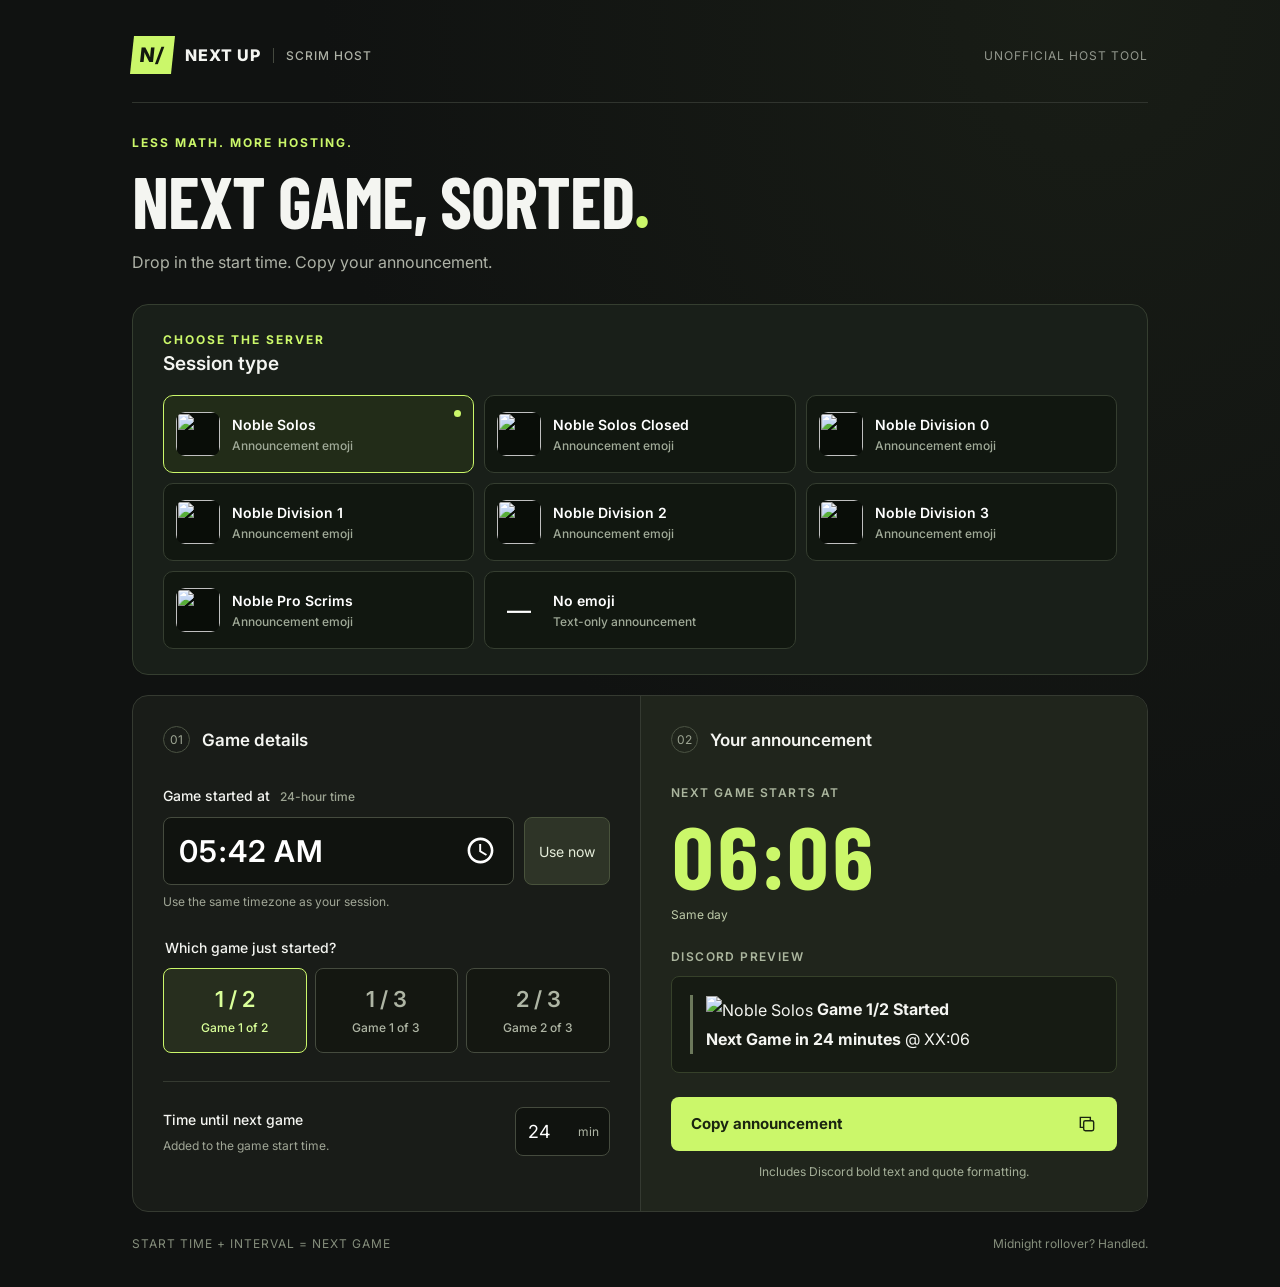
==== index.html @ 06f8c111 "Publish Next Up scrim host calculator" ====
<!doctype html>
<html lang="en">
<head><meta charset="UTF-8"><meta name="viewport" content="width=device-width, initial-scale=1"><title>Next Up · Scrim Host</title><meta name="description" content="Turn a scrim start time into a ready-to-copy next-game announcement."><link rel="stylesheet" href="style.27793122216f.css"><script src="app.26c101ba0d32.js" defer></script></head>
<body>
<main>
<header><a class="brand" href="./"><span class="mark">N/</span> NEXT UP<span class="tag">SCRIM HOST</span></a><span class="meta">UNOFFICIAL HOST TOOL</span></header>
<div class="heading"><p class="eyebrow">LESS MATH. MORE HOSTING.</p><h1>Next game, sorted<span>.</span></h1><p>Drop in the start time. Copy your announcement.</p></div>
<section class="server-section"><fieldset><legend><span class="eyebrow">CHOOSE THE SERVER</span><span class="server-title">Session type</span></legend><div class="server-grid"><label class="server-card"><input type="radio" name="server" value="solos" checked><span class="server-body"><img src="https://cdn.discordapp.com/emojis/1219808434652708984.png?size=64" alt="" width="44" height="44"><span><b>Noble Solos</b><small>Announcement emoji</small></span><span class="selected-dot" aria-hidden="true"></span></span></label><label class="server-card"><input type="radio" name="server" value="solos_closed"><span class="server-body"><img src="https://cdn.discordapp.com/emojis/1403796828239040534.png?size=64" alt="" width="44" height="44"><span><b>Noble Solos Closed</b><small>Announcement emoji</small></span><span class="selected-dot" aria-hidden="true"></span></span></label><label class="server-card"><input type="radio" name="server" value="div0"><span class="server-body"><img src="https://cdn.discordapp.com/emojis/1283115473822683218.png?size=64" alt="" width="44" height="44"><span><b>Noble Division 0</b><small>Announcement emoji</small></span><span class="selected-dot" aria-hidden="true"></span></span></label><label class="server-card"><input type="radio" name="server" value="div1"><span class="server-body"><img src="https://cdn.discordapp.com/emojis/1283025280553717883.png?size=64" alt="" width="44" height="44"><span><b>Noble Division 1</b><small>Announcement emoji</small></span><span class="selected-dot" aria-hidden="true"></span></span></label><label class="server-card"><input type="radio" name="server" value="div2"><span class="server-body"><img src="https://cdn.discordapp.com/emojis/1540429559076225094.png?size=64" alt="" width="44" height="44"><span><b>Noble Division 2</b><small>Announcement emoji</small></span><span class="selected-dot" aria-hidden="true"></span></span></label><label class="server-card"><input type="radio" name="server" value="div3"><span class="server-body"><img src="https://cdn.discordapp.com/emojis/936738590753456199.png?size=64" alt="" width="44" height="44"><span><b>Noble Division 3</b><small>Announcement emoji</small></span><span class="selected-dot" aria-hidden="true"></span></span></label><label class="server-card"><input type="radio" name="server" value="pro"><span class="server-body"><img src="https://cdn.discordapp.com/emojis/1503892383371235379.png?size=64" alt="" width="44" height="44"><span><b>Noble Pro Scrims</b><small>Announcement emoji</small></span><span class="selected-dot" aria-hidden="true"></span></span></label><label class="server-card"><input type="radio" name="server" value="none"><span class="server-body"><span style="width:44px;height:44px;display:grid;place-items:center;font-size:24px;flex-shrink:0" aria-hidden="true">—</span><span><b>No emoji</b><small>Text-only announcement</small></span><span class="selected-dot" aria-hidden="true"></span></span></label></div></fieldset></section>
<div class="workspace">
<section class="settings" aria-labelledby="setup-title"><div class="section-head"><span class="step">01</span><h2 id="setup-title">Game details</h2></div>
<label for="start">Game started at <span>24-hour time</span></label><div class="time-row"><input id="start" type="time" required aria-describedby="time-help"><button class="quiet" id="now" type="button">Use now</button></div><p id="time-help" class="help">Use the same timezone as your session.</p>
<fieldset><legend>Which game just started?</legend><div class="games"><label><input type="radio" name="game" value="1/2" checked><span><b>1 / 2</b><small>Game 1 of 2</small></span></label><label><input type="radio" name="game" value="1/3"><span><b>1 / 3</b><small>Game 1 of 3</small></span></label><label><input type="radio" name="game" value="2/3"><span><b>2 / 3</b><small>Game 2 of 3</small></span></label></div></fieldset>
<div class="interval"><div><label for="gap">Time until next game</label><p class="help">Added to the game start time.</p></div><div class="number"><input id="gap" type="number" min="1" max="180" value="24" required><span>min</span></div></div>
<p class="error" id="error" role="alert"></p>
</section>
<section class="result" aria-labelledby="result-title"><div class="section-head"><span class="step">02</span><h2 id="result-title">Your announcement</h2></div><div class="next-label">NEXT GAME STARTS AT</div><div class="next-time" id="next">00:20</div><p class="rollover" id="rollover"></p>
<div class="message-label">DISCORD PREVIEW</div><div class="discord" aria-live="polite"><p><img id="server-emoji" class="message-emoji" src="https://cdn.discordapp.com/emojis/1219808434652708984.png?size=64" alt="Noble Solos" width="24" height="24"> <strong id="game-line">Game 1/2 Started</strong><br><strong id="minutes-line">Next Game in 24 minutes</strong> @ <span id="at">XX:20</span></p></div>
<button id="copy" class="copy" type="button"><span>Copy announcement</span><svg width="20" height="20" viewBox="0 0 24 24" fill="none" stroke="currentColor" stroke-width="1.7" aria-hidden="true"><rect x="8" y="8" width="12" height="12" rx="2"/><path d="M16 8V4H4v12h4"/></svg></button><p class="copy-help" id="copy-status" role="status">Includes Discord bold text and quote formatting.</p><textarea id="fallback" aria-label="Announcement to copy" readonly hidden></textarea>
</section></div>
<footer><span>START TIME + INTERVAL = NEXT GAME</span><span>Midnight rollover? Handled.</span></footer>
</main></body></html>
---- style.27793122216f.css ----
@import url('https://fonts.googleapis.com/css2?family=Barlow+Condensed:wght@600;700;800&family=Inter:wght@400;500;600;700&display=swap');
:root{color-scheme:dark;font-family:Inter,system-ui,sans-serif;color:#f4f5f1;background:#101211;font-synthesis:none}*{box-sizing:border-box}body{margin:0;min-height:100vh;background:radial-gradient(ellipse at 85% 0%,#252d1d66,transparent 50%)}main{max-width:1080px;margin:auto;padding:36px 32px}header{display:flex;align-items:center;justify-content:space-between;padding-bottom:28px;border-bottom:1px solid #30342e}.brand{display:flex;gap:12px;align-items:center;color:inherit;text-decoration:none;font-weight:800;letter-spacing:1px}.mark{background:#cbf76a;color:#13180e;padding:7px 8px;font-size:20px;transform:skew(-6deg)}.tag{border-left:1px solid #45493f;padding-left:12px;color:#aeb2a7;font-size:12px;font-weight:500}.meta{font-size:12px;color:#92978d;letter-spacing:1px}.heading{margin:48px 0 32px}.eyebrow{color:#cbf76a!important;font-size:12px;letter-spacing:2px;font-weight:700}h1{font-family:'Barlow Condensed',Impact,sans-serif;font-size:clamp(44px,7vw,72px);text-transform:uppercase;line-height:1;margin:14px 0 16px;letter-spacing:-1px}h1 span{color:#cbf76a}.heading>p:last-child{color:#aeb2a7;font-size:16px}.workspace{display:grid;grid-template-columns:1fr 1fr;border:1px solid #353a31;border-radius:16px;overflow:hidden;background:#191c18}.settings,.result{padding:30px}.result{background:#20251c;border-left:1px solid #353a31}.section-head{display:flex;gap:12px;align-items:center;margin-bottom:32px}.step{font-size:12px;color:#9da593;border:1px solid #4b5343;border-radius:50%;width:27px;height:27px;display:grid;place-items:center}h2{font-size:17px;margin:0;font-weight:600}label,legend{font-size:14px;font-weight:500}label>span:not(.games span){color:#9da593;font-size:12px;margin-left:6px}.time-row{display:flex;gap:10px;margin-top:12px}input,button,textarea{font:inherit}input[type=time]{min-width:0;width:100%;font-size:30px;font-weight:600;letter-spacing:1px;background:#10130f;color:#fff;border:1px solid #454b3e;border-radius:8px;padding:14px}button{cursor:pointer}.quiet{flex-shrink:0;background:#2e3427;border:1px solid #49533c;color:#e5edda;border-radius:8px;padding:0 14px;font-size:14px}.help{font-size:12px;color:#a0a696;line-height:1.5;margin:8px 0 0}fieldset{padding:0;margin:28px 0;border:0;min-width:0}.games{display:grid;grid-template-columns:repeat(3,1fr);gap:8px;margin-top:12px}.games label{position:relative;cursor:pointer}.games input{position:absolute;opacity:0}.games span{display:flex;flex-direction:column;align-items:center;padding:17px 5px;border:1px solid #454b3e;border-radius:8px;color:#aeb5a4;background:#141711;gap:8px}.games b{font-size:22px;font-weight:600}.games small{font-size:12px}.games input:checked+span{border-color:#cbf76a;background:#cbf76a14;color:#d9ff99}.games input:focus-visible+span,button:focus-visible,input:focus-visible,textarea:focus-visible{outline:2px solid #cbf76a;outline-offset:4px}.interval{display:flex;justify-content:space-between;gap:14px;align-items:center;border-top:1px solid #353a31;padding-top:25px}.number{display:flex;align-items:center;background:#10130f;border:1px solid #454b3e;border-radius:8px;padding:12px 10px;gap:4px}.number input{width:48px;border:0;background:transparent;color:#fff;font-size:18px}.number span{font-size:12px;color:#aeb5a4}.next-label,.message-label{font-size:12px;letter-spacing:1.4px;color:#abb69e;font-weight:600}.next-time{font-family:'Barlow Condensed',Impact,sans-serif;color:#cbf76a;font-size:88px;font-weight:700;line-height:1.1;letter-spacing:1px;margin-top:7px;font-variant-numeric:tabular-nums}.rollover{font-size:12px;color:#becba9;min-height:18px;margin:3px 0 24px}.discord{padding:18px;margin:12px 0 24px;background:#161b13;border:1px solid #36412a;border-radius:8px}.discord p{padding-left:13px;border-left:3px solid #6c795b;line-height:1.8;margin:0;font-size:16px}.copy{display:flex;width:100%;align-items:center;justify-content:space-between;padding:17px 20px;border:0;border-radius:8px;background:#cbf76a;color:#1b2510;font-weight:700;font-size:15px}.copy:hover{background:#daff8e}.quiet:hover{background:#3a4430}.copy:disabled{opacity:.4;cursor:not-allowed}.copy-help{font-size:12px;text-align:center;color:#a4af98;line-height:1.5;margin:12px 0 0}.error{color:#ffb3a3;font-size:13px;margin-bottom:0}.error:empty{display:none}textarea{width:100%;min-height:100px;margin-top:12px;background:#10130f;color:#fff;padding:10px;border-radius:6px}footer{display:flex;justify-content:space-between;color:#858e7c;font-size:12px;margin-top:24px}footer span:first-child{letter-spacing:1px} @media(max-width:720px){main{padding:24px 18px}.meta{display:none}.heading{margin:34px 0 26px}.workspace{grid-template-columns:1fr}.settings,.result{padding:24px}.result{border-left:0;border-top:1px solid #353a31}.section-head{margin-bottom:24px}.next-time{font-size:76px}footer{gap:20px;line-height:1.6;font-size:12px}.tag{font-size:12px}}@media(prefers-reduced-motion:no-preference){button{transition:background .15s}}

.server-section{background:#191f19;border:1px solid #353e30;border-radius:16px;margin-bottom:20px;padding:25px 30px}.server-section fieldset{margin:0}.server-title{display:block;font-size:19px;color:#f4f5f1;margin:5px 0 20px;font-weight:600}.server-section .eyebrow{font-size:12px}.server-grid{display:grid;grid-template-columns:repeat(3,minmax(0,1fr));gap:10px}.server-card{position:relative;cursor:pointer;min-width:0}.server-card input{position:absolute;opacity:0;width:1px;height:1px}.server-card .server-body{display:flex;align-items:center;gap:12px;margin:0;padding:14px 12px;background:#111710;border:1px solid #353e30;border-radius:10px;min-height:78px;color:#fff}.server-body img{object-fit:contain;background:#090d08;border-radius:9px;flex-shrink:0}.server-body b{display:block;font-size:14px;line-height:1.4;font-weight:600}.server-body small{display:block;font-size:12px;color:#a0aa98;margin-top:4px}.server-card input:checked+.server-body{border-color:#cbf76a;background:#222c18}.server-card input:focus-visible+.server-body{outline:2px solid #cbf76a;outline-offset:3px}.server-card:hover .server-body{background:#252d20}.selected-dot{display:none;margin-left:auto;align-self:flex-start;flex-shrink:0;width:7px;height:7px;border-radius:50%;background:#cbf76a}.server-card input:checked+.server-body .selected-dot{display:block}.message-emoji{vertical-align:middle;object-fit:contain}.heading{margin-top:32px}.server-section legend{padding:0}@media(max-width:850px){.server-grid{grid-template-columns:repeat(2,minmax(0,1fr))}}@media(max-width:500px){.server-section{padding:22px}.server-grid{grid-template-columns:1fr}.server-card .server-body{min-height:70px;padding:11px 12px}}
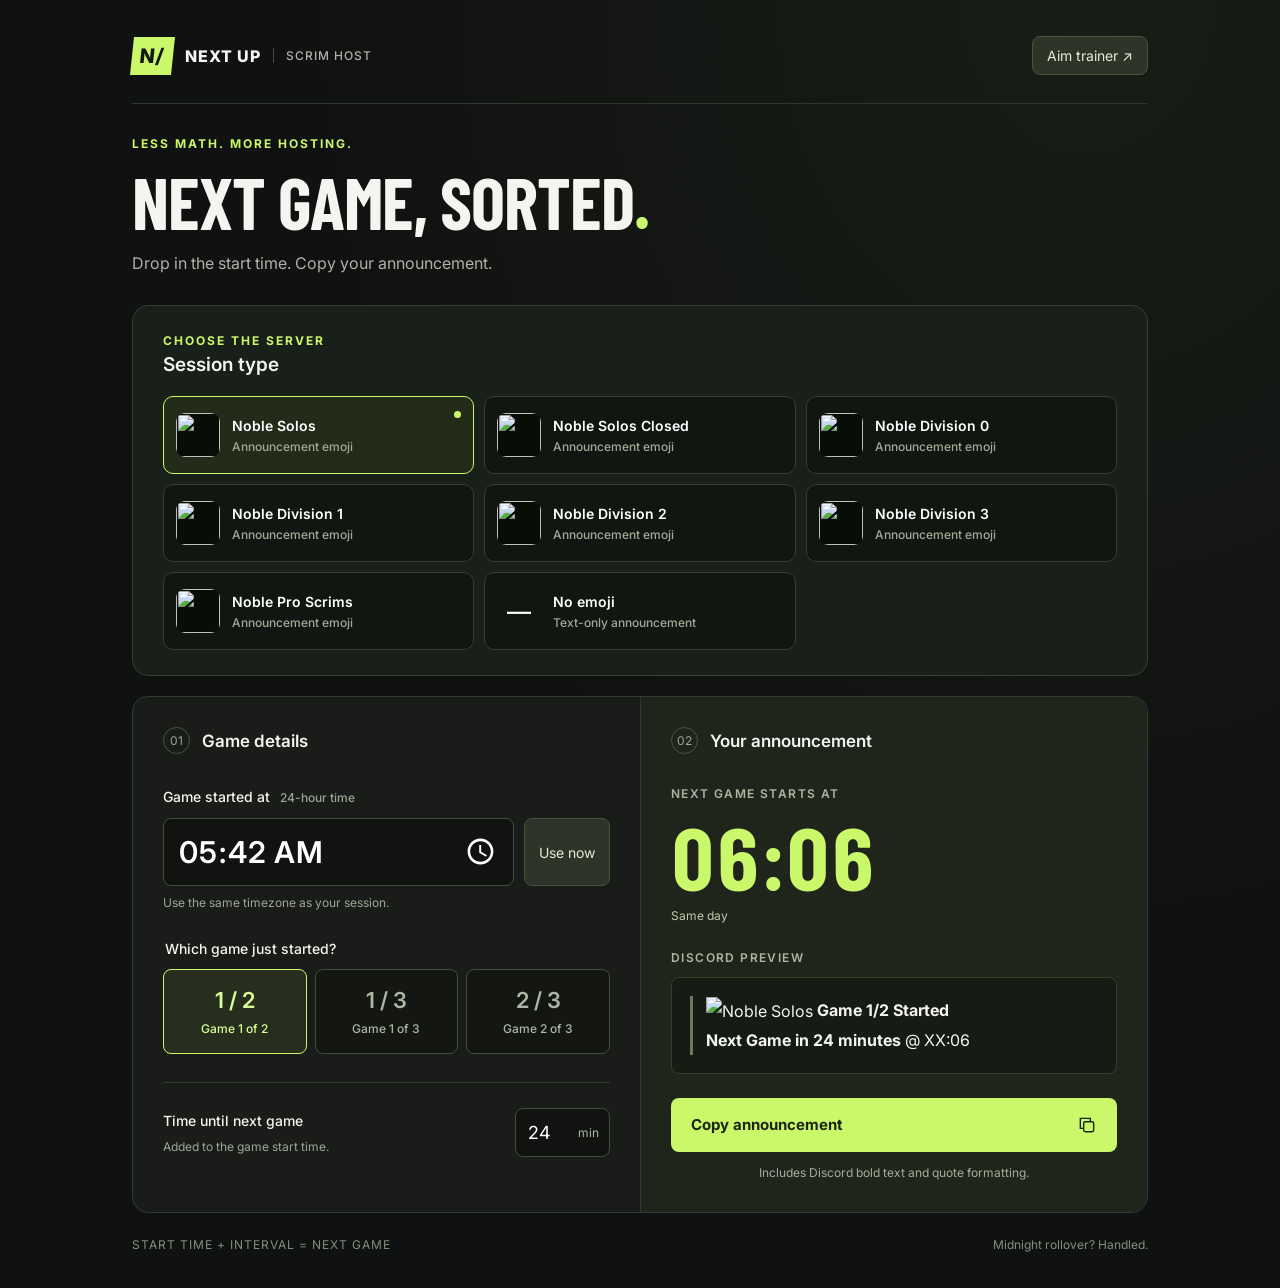
==== commit e16f2719: "Add Strike Range aim trainer alongside scrim calculator" ====
--- a/index.html
+++ b/index.html
@@ -3,7 +3,7 @@
 <head><meta charset="UTF-8"><meta name="viewport" content="width=device-width, initial-scale=1"><title>Next Up · Scrim Host</title><meta name="description" content="Turn a scrim start time into a ready-to-copy next-game announcement."><link rel="stylesheet" href="style.27793122216f.css"><script src="app.26c101ba0d32.js" defer></script></head>
 <body>
 <main>
-<header><a class="brand" href="./"><span class="mark">N/</span> NEXT UP<span class="tag">SCRIM HOST</span></a><span class="meta">UNOFFICIAL HOST TOOL</span></header>
+<header><a class="brand" href="./"><span class="mark">N/</span> NEXT UP<span class="tag">SCRIM HOST</span></a><a class="quiet" href="aimtrainer/" style="padding:10px 14px;text-decoration:none">Aim trainer ↗</a></header>
 <div class="heading"><p class="eyebrow">LESS MATH. MORE HOSTING.</p><h1>Next game, sorted<span>.</span></h1><p>Drop in the start time. Copy your announcement.</p></div>
 <section class="server-section"><fieldset><legend><span class="eyebrow">CHOOSE THE SERVER</span><span class="server-title">Session type</span></legend><div class="server-grid"><label class="server-card"><input type="radio" name="server" value="solos" checked><span class="server-body"><img src="https://cdn.discordapp.com/emojis/1219808434652708984.png?size=64" alt="" width="44" height="44"><span><b>Noble Solos</b><small>Announcement emoji</small></span><span class="selected-dot" aria-hidden="true"></span></span></label><label class="server-card"><input type="radio" name="server" value="solos_closed"><span class="server-body"><img src="https://cdn.discordapp.com/emojis/1403796828239040534.png?size=64" alt="" width="44" height="44"><span><b>Noble Solos Closed</b><small>Announcement emoji</small></span><span class="selected-dot" aria-hidden="true"></span></span></label><label class="server-card"><input type="radio" name="server" value="div0"><span class="server-body"><img src="https://cdn.discordapp.com/emojis/1283115473822683218.png?size=64" alt="" width="44" height="44"><span><b>Noble Division 0</b><small>Announcement emoji</small></span><span class="selected-dot" aria-hidden="true"></span></span></label><label class="server-card"><input type="radio" name="server" value="div1"><span class="server-body"><img src="https://cdn.discordapp.com/emojis/1283025280553717883.png?size=64" alt="" width="44" height="44"><span><b>Noble Division 1</b><small>Announcement emoji</small></span><span class="selected-dot" aria-hidden="true"></span></span></label><label class="server-card"><input type="radio" name="server" value="div2"><span class="server-body"><img src="https://cdn.discordapp.com/emojis/1540429559076225094.png?size=64" alt="" width="44" height="44"><span><b>Noble Division 2</b><small>Announcement emoji</small></span><span class="selected-dot" aria-hidden="true"></span></span></label><label class="server-card"><input type="radio" name="server" value="div3"><span class="server-body"><img src="https://cdn.discordapp.com/emojis/936738590753456199.png?size=64" alt="" width="44" height="44"><span><b>Noble Division 3</b><small>Announcement emoji</small></span><span class="selected-dot" aria-hidden="true"></span></span></label><label class="server-card"><input type="radio" name="server" value="pro"><span class="server-body"><img src="https://cdn.discordapp.com/emojis/1503892383371235379.png?size=64" alt="" width="44" height="44"><span><b>Noble Pro Scrims</b><small>Announcement emoji</small></span><span class="selected-dot" aria-hidden="true"></span></span></label><label class="server-card"><input type="radio" name="server" value="none"><span class="server-body"><span style="width:44px;height:44px;display:grid;place-items:center;font-size:24px;flex-shrink:0" aria-hidden="true">—</span><span><b>No emoji</b><small>Text-only announcement</small></span><span class="selected-dot" aria-hidden="true"></span></span></label></div></fieldset></section>
 <div class="workspace">
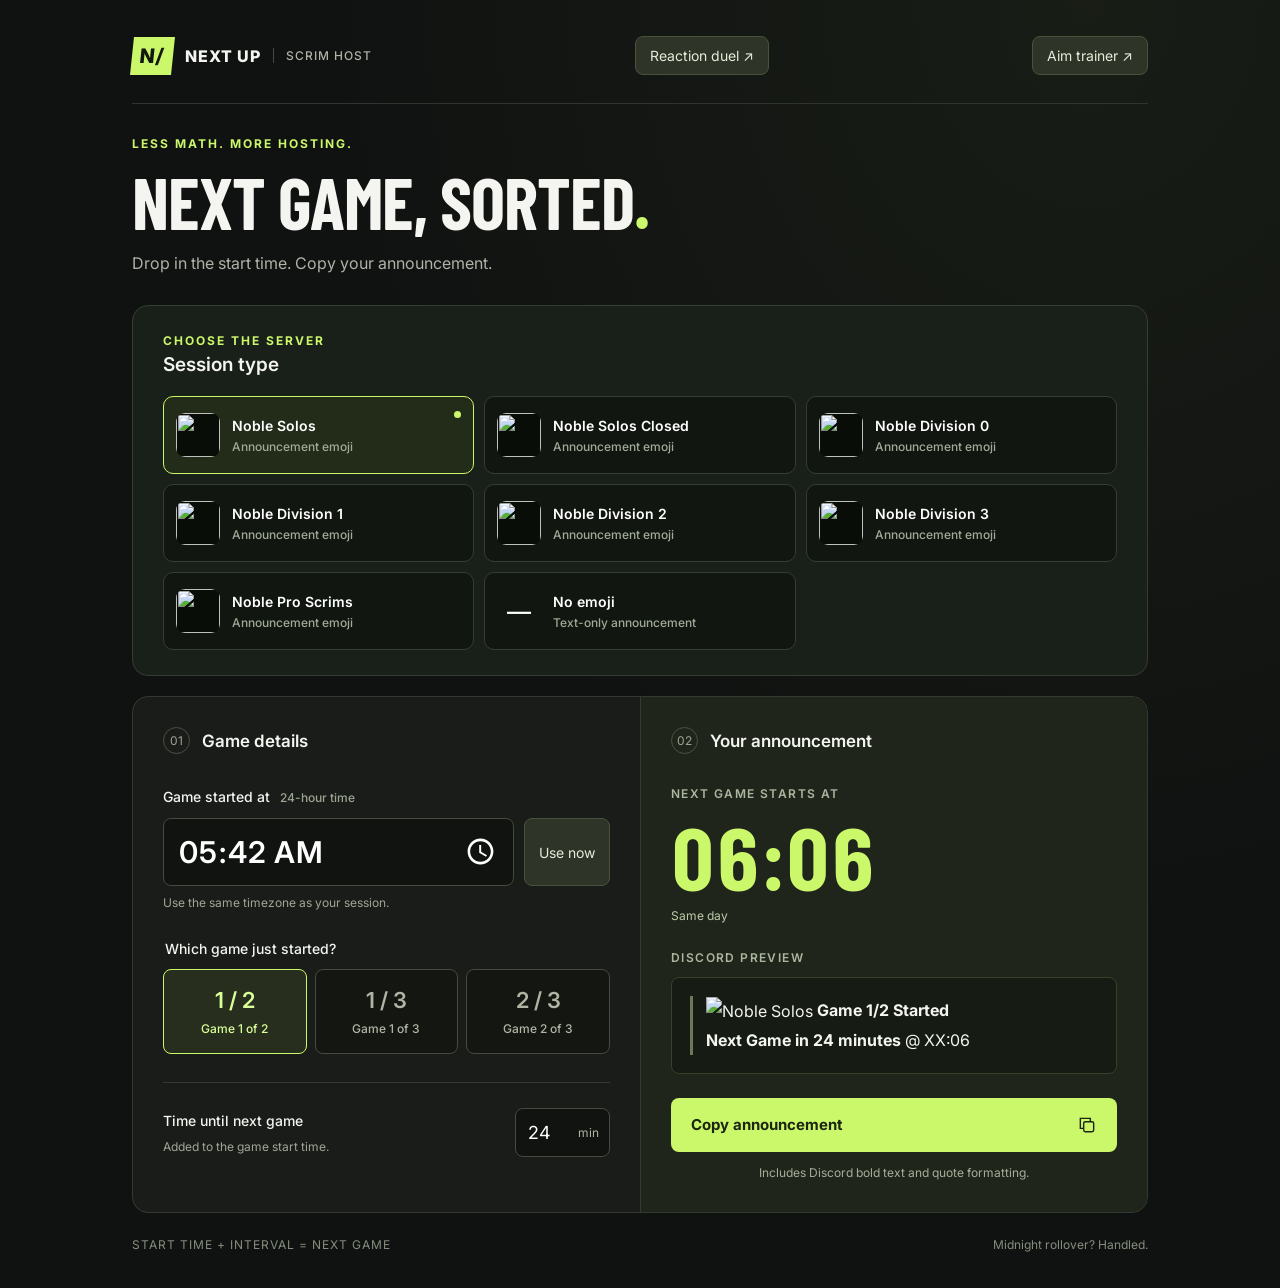
==== commit cbb66131: "Add five-round Reaction Duel with shareable friend challenges" ====
--- a/index.html
+++ b/index.html
@@ -3,7 +3,7 @@
 <head><meta charset="UTF-8"><meta name="viewport" content="width=device-width, initial-scale=1"><title>Next Up · Scrim Host</title><meta name="description" content="Turn a scrim start time into a ready-to-copy next-game announcement."><link rel="stylesheet" href="style.27793122216f.css"><script src="app.26c101ba0d32.js" defer></script></head>
 <body>
 <main>
-<header><a class="brand" href="./"><span class="mark">N/</span> NEXT UP<span class="tag">SCRIM HOST</span></a><a class="quiet" href="aimtrainer/" style="padding:10px 14px;text-decoration:none">Aim trainer ↗</a></header>
+<header style="flex-wrap:wrap;gap:14px"><a class="brand" href="./"><span class="mark">N/</span> NEXT UP<span class="tag">SCRIM HOST</span></a><a class="quiet" href="reaction-duel/" style="padding:10px 14px;text-decoration:none">Reaction duel ↗</a><a class="quiet" href="aimtrainer/" style="padding:10px 14px;text-decoration:none">Aim trainer ↗</a></header>
 <div class="heading"><p class="eyebrow">LESS MATH. MORE HOSTING.</p><h1>Next game, sorted<span>.</span></h1><p>Drop in the start time. Copy your announcement.</p></div>
 <section class="server-section"><fieldset><legend><span class="eyebrow">CHOOSE THE SERVER</span><span class="server-title">Session type</span></legend><div class="server-grid"><label class="server-card"><input type="radio" name="server" value="solos" checked><span class="server-body"><img src="https://cdn.discordapp.com/emojis/1219808434652708984.png?size=64" alt="" width="44" height="44"><span><b>Noble Solos</b><small>Announcement emoji</small></span><span class="selected-dot" aria-hidden="true"></span></span></label><label class="server-card"><input type="radio" name="server" value="solos_closed"><span class="server-body"><img src="https://cdn.discordapp.com/emojis/1403796828239040534.png?size=64" alt="" width="44" height="44"><span><b>Noble Solos Closed</b><small>Announcement emoji</small></span><span class="selected-dot" aria-hidden="true"></span></span></label><label class="server-card"><input type="radio" name="server" value="div0"><span class="server-body"><img src="https://cdn.discordapp.com/emojis/1283115473822683218.png?size=64" alt="" width="44" height="44"><span><b>Noble Division 0</b><small>Announcement emoji</small></span><span class="selected-dot" aria-hidden="true"></span></span></label><label class="server-card"><input type="radio" name="server" value="div1"><span class="server-body"><img src="https://cdn.discordapp.com/emojis/1283025280553717883.png?size=64" alt="" width="44" height="44"><span><b>Noble Division 1</b><small>Announcement emoji</small></span><span class="selected-dot" aria-hidden="true"></span></span></label><label class="server-card"><input type="radio" name="server" value="div2"><span class="server-body"><img src="https://cdn.discordapp.com/emojis/1540429559076225094.png?size=64" alt="" width="44" height="44"><span><b>Noble Division 2</b><small>Announcement emoji</small></span><span class="selected-dot" aria-hidden="true"></span></span></label><label class="server-card"><input type="radio" name="server" value="div3"><span class="server-body"><img src="https://cdn.discordapp.com/emojis/936738590753456199.png?size=64" alt="" width="44" height="44"><span><b>Noble Division 3</b><small>Announcement emoji</small></span><span class="selected-dot" aria-hidden="true"></span></span></label><label class="server-card"><input type="radio" name="server" value="pro"><span class="server-body"><img src="https://cdn.discordapp.com/emojis/1503892383371235379.png?size=64" alt="" width="44" height="44"><span><b>Noble Pro Scrims</b><small>Announcement emoji</small></span><span class="selected-dot" aria-hidden="true"></span></span></label><label class="server-card"><input type="radio" name="server" value="none"><span class="server-body"><span style="width:44px;height:44px;display:grid;place-items:center;font-size:24px;flex-shrink:0" aria-hidden="true">—</span><span><b>No emoji</b><small>Text-only announcement</small></span><span class="selected-dot" aria-hidden="true"></span></span></label></div></fieldset></section>
 <div class="workspace">
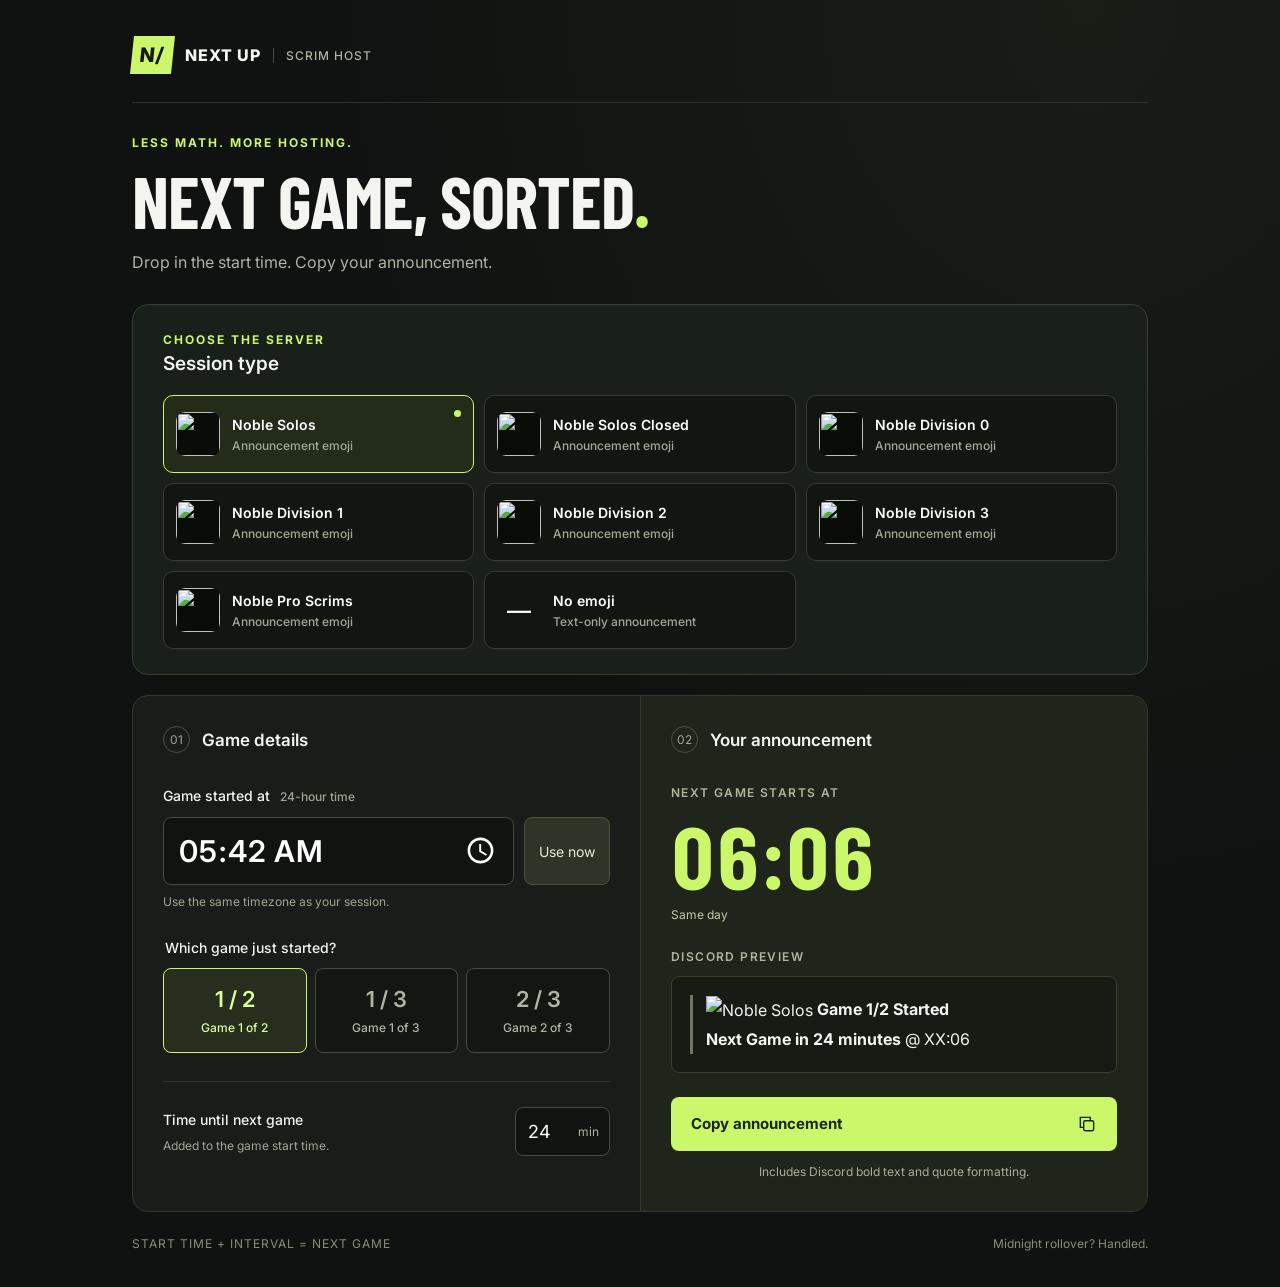
==== commit eac9c35d: "Remove game links from scrim host header" ====
--- a/index.html
+++ b/index.html
@@ -3,7 +3,7 @@
 <head><meta charset="UTF-8"><meta name="viewport" content="width=device-width, initial-scale=1"><title>Next Up · Scrim Host</title><meta name="description" content="Turn a scrim start time into a ready-to-copy next-game announcement."><link rel="stylesheet" href="style.27793122216f.css"><script src="app.26c101ba0d32.js" defer></script></head>
 <body>
 <main>
-<header style="flex-wrap:wrap;gap:14px"><a class="brand" href="./"><span class="mark">N/</span> NEXT UP<span class="tag">SCRIM HOST</span></a><a class="quiet" href="reaction-duel/" style="padding:10px 14px;text-decoration:none">Reaction duel ↗</a><a class="quiet" href="aimtrainer/" style="padding:10px 14px;text-decoration:none">Aim trainer ↗</a></header>
+<header style="flex-wrap:wrap;gap:14px"><a class="brand" href="./"><span class="mark">N/</span> NEXT UP<span class="tag">SCRIM HOST</span></a></header>
 <div class="heading"><p class="eyebrow">LESS MATH. MORE HOSTING.</p><h1>Next game, sorted<span>.</span></h1><p>Drop in the start time. Copy your announcement.</p></div>
 <section class="server-section"><fieldset><legend><span class="eyebrow">CHOOSE THE SERVER</span><span class="server-title">Session type</span></legend><div class="server-grid"><label class="server-card"><input type="radio" name="server" value="solos" checked><span class="server-body"><img src="https://cdn.discordapp.com/emojis/1219808434652708984.png?size=64" alt="" width="44" height="44"><span><b>Noble Solos</b><small>Announcement emoji</small></span><span class="selected-dot" aria-hidden="true"></span></span></label><label class="server-card"><input type="radio" name="server" value="solos_closed"><span class="server-body"><img src="https://cdn.discordapp.com/emojis/1403796828239040534.png?size=64" alt="" width="44" height="44"><span><b>Noble Solos Closed</b><small>Announcement emoji</small></span><span class="selected-dot" aria-hidden="true"></span></span></label><label class="server-card"><input type="radio" name="server" value="div0"><span class="server-body"><img src="https://cdn.discordapp.com/emojis/1283115473822683218.png?size=64" alt="" width="44" height="44"><span><b>Noble Division 0</b><small>Announcement emoji</small></span><span class="selected-dot" aria-hidden="true"></span></span></label><label class="server-card"><input type="radio" name="server" value="div1"><span class="server-body"><img src="https://cdn.discordapp.com/emojis/1283025280553717883.png?size=64" alt="" width="44" height="44"><span><b>Noble Division 1</b><small>Announcement emoji</small></span><span class="selected-dot" aria-hidden="true"></span></span></label><label class="server-card"><input type="radio" name="server" value="div2"><span class="server-body"><img src="https://cdn.discordapp.com/emojis/1540429559076225094.png?size=64" alt="" width="44" height="44"><span><b>Noble Division 2</b><small>Announcement emoji</small></span><span class="selected-dot" aria-hidden="true"></span></span></label><label class="server-card"><input type="radio" name="server" value="div3"><span class="server-body"><img src="https://cdn.discordapp.com/emojis/936738590753456199.png?size=64" alt="" width="44" height="44"><span><b>Noble Division 3</b><small>Announcement emoji</small></span><span class="selected-dot" aria-hidden="true"></span></span></label><label class="server-card"><input type="radio" name="server" value="pro"><span class="server-body"><img src="https://cdn.discordapp.com/emojis/1503892383371235379.png?size=64" alt="" width="44" height="44"><span><b>Noble Pro Scrims</b><small>Announcement emoji</small></span><span class="selected-dot" aria-hidden="true"></span></span></label><label class="server-card"><input type="radio" name="server" value="none"><span class="server-body"><span style="width:44px;height:44px;display:grid;place-items:center;font-size:24px;flex-shrink:0" aria-hidden="true">—</span><span><b>No emoji</b><small>Text-only announcement</small></span><span class="selected-dot" aria-hidden="true"></span></span></label></div></fieldset></section>
 <div class="workspace">
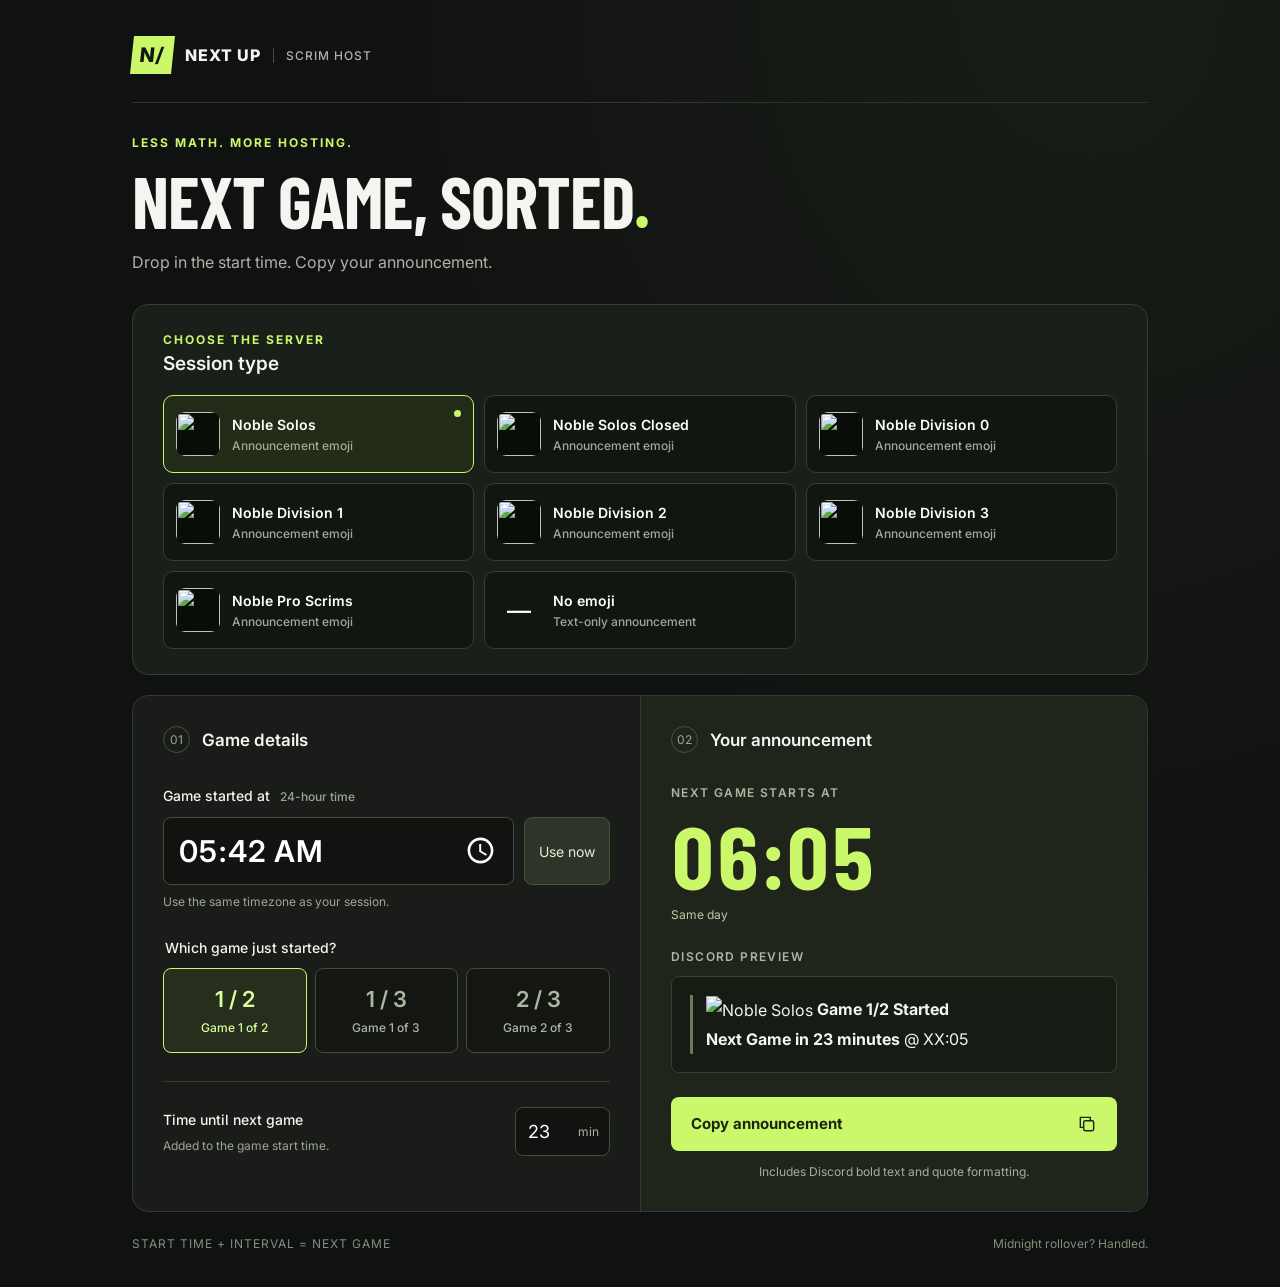
==== commit 213aad36: "Set default next-game interval to 23 minutes" ====
--- a/index.html
+++ b/index.html
@@ -10,11 +10,11 @@
 <section class="settings" aria-labelledby="setup-title"><div class="section-head"><span class="step">01</span><h2 id="setup-title">Game details</h2></div>
 <label for="start">Game started at <span>24-hour time</span></label><div class="time-row"><input id="start" type="time" required aria-describedby="time-help"><button class="quiet" id="now" type="button">Use now</button></div><p id="time-help" class="help">Use the same timezone as your session.</p>
 <fieldset><legend>Which game just started?</legend><div class="games"><label><input type="radio" name="game" value="1/2" checked><span><b>1 / 2</b><small>Game 1 of 2</small></span></label><label><input type="radio" name="game" value="1/3"><span><b>1 / 3</b><small>Game 1 of 3</small></span></label><label><input type="radio" name="game" value="2/3"><span><b>2 / 3</b><small>Game 2 of 3</small></span></label></div></fieldset>
-<div class="interval"><div><label for="gap">Time until next game</label><p class="help">Added to the game start time.</p></div><div class="number"><input id="gap" type="number" min="1" max="180" value="24" required><span>min</span></div></div>
+<div class="interval"><div><label for="gap">Time until next game</label><p class="help">Added to the game start time.</p></div><div class="number"><input id="gap" type="number" min="1" max="180" value="23" required><span>min</span></div></div>
 <p class="error" id="error" role="alert"></p>
 </section>
 <section class="result" aria-labelledby="result-title"><div class="section-head"><span class="step">02</span><h2 id="result-title">Your announcement</h2></div><div class="next-label">NEXT GAME STARTS AT</div><div class="next-time" id="next">00:20</div><p class="rollover" id="rollover"></p>
-<div class="message-label">DISCORD PREVIEW</div><div class="discord" aria-live="polite"><p><img id="server-emoji" class="message-emoji" src="https://cdn.discordapp.com/emojis/1219808434652708984.png?size=64" alt="Noble Solos" width="24" height="24"> <strong id="game-line">Game 1/2 Started</strong><br><strong id="minutes-line">Next Game in 24 minutes</strong> @ <span id="at">XX:20</span></p></div>
+<div class="message-label">DISCORD PREVIEW</div><div class="discord" aria-live="polite"><p><img id="server-emoji" class="message-emoji" src="https://cdn.discordapp.com/emojis/1219808434652708984.png?size=64" alt="Noble Solos" width="24" height="24"> <strong id="game-line">Game 1/2 Started</strong><br><strong id="minutes-line">Next Game in 23 minutes</strong> @ <span id="at">XX:20</span></p></div>
 <button id="copy" class="copy" type="button"><span>Copy announcement</span><svg width="20" height="20" viewBox="0 0 24 24" fill="none" stroke="currentColor" stroke-width="1.7" aria-hidden="true"><rect x="8" y="8" width="12" height="12" rx="2"/><path d="M16 8V4H4v12h4"/></svg></button><p class="copy-help" id="copy-status" role="status">Includes Discord bold text and quote formatting.</p><textarea id="fallback" aria-label="Announcement to copy" readonly hidden></textarea>
 </section></div>
 <footer><span>START TIME + INTERVAL = NEXT GAME</span><span>Midnight rollover? Handled.</span></footer>
